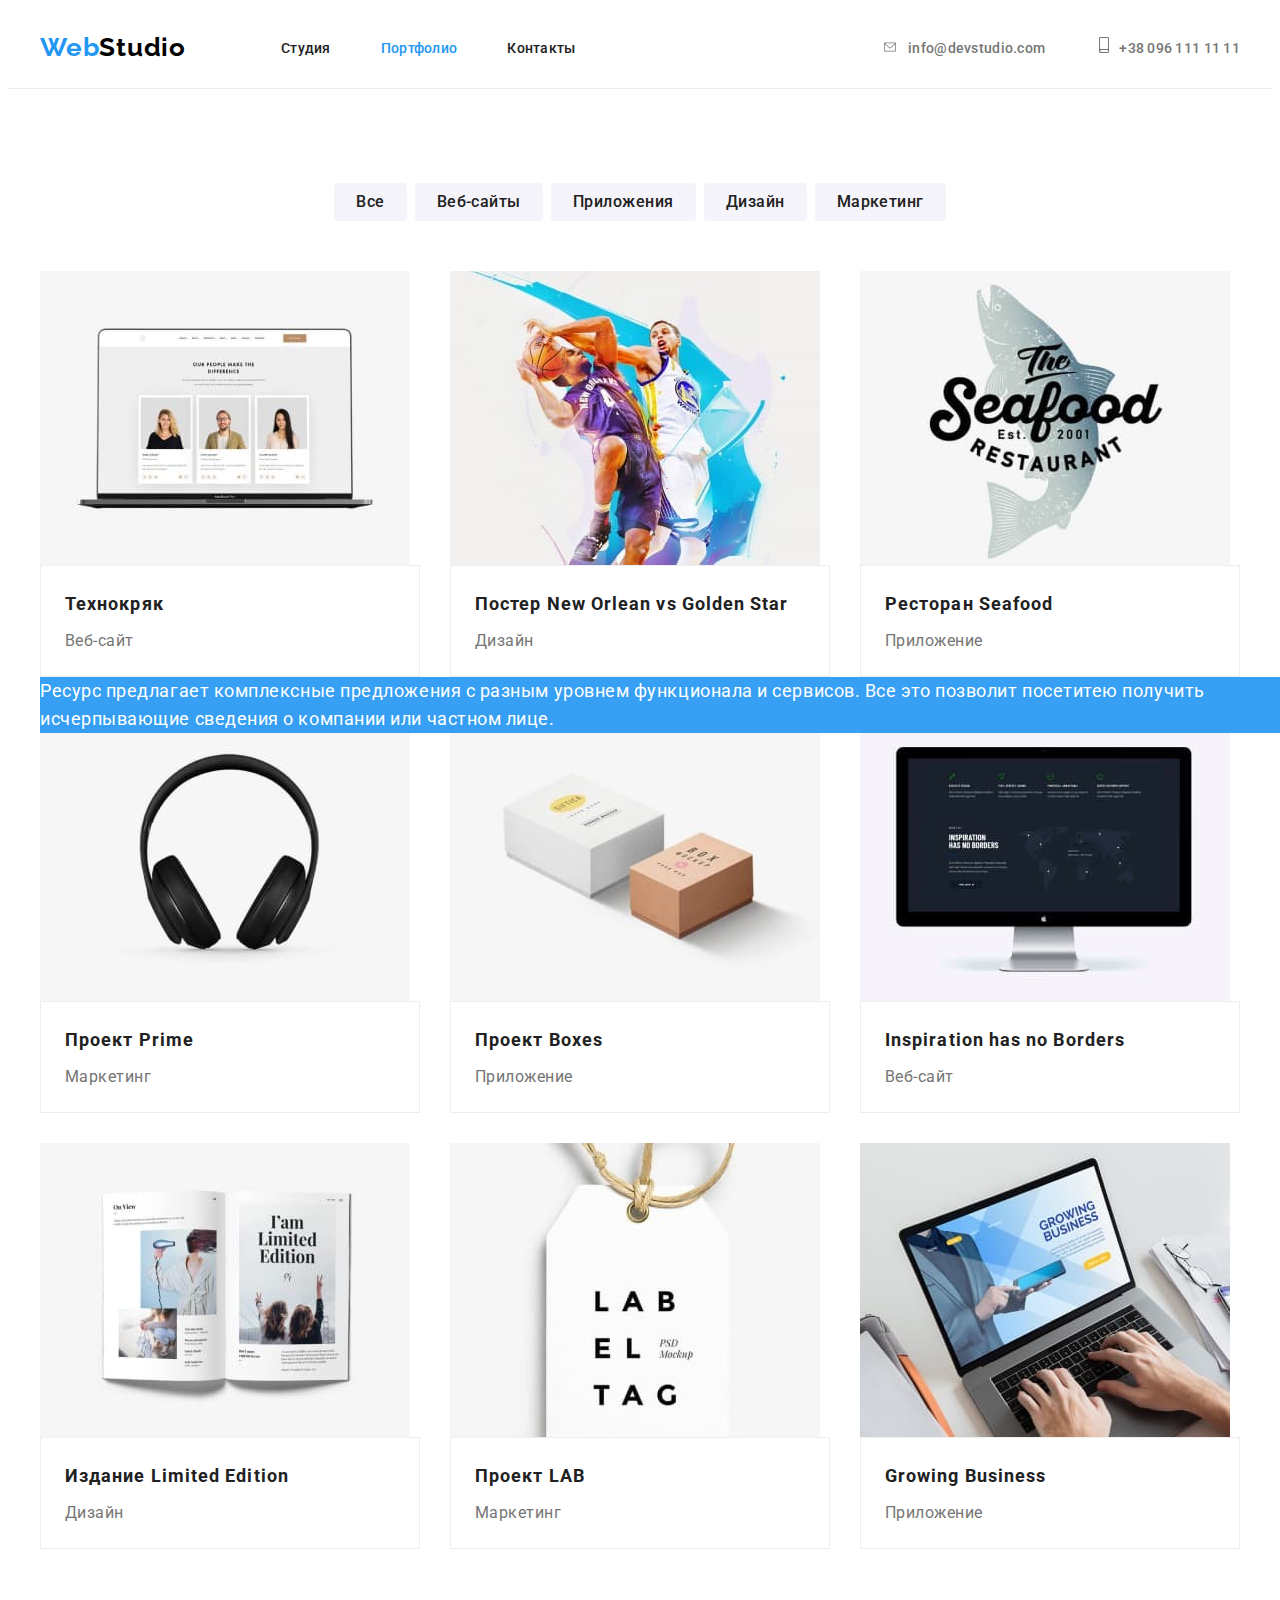
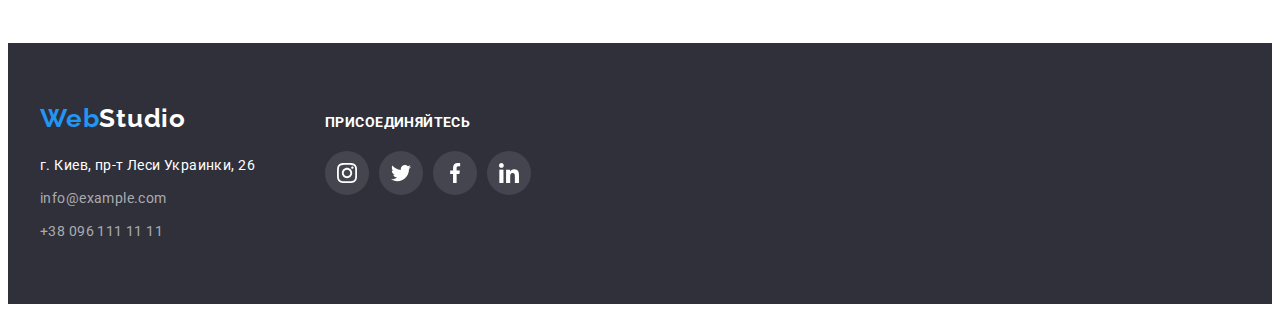
==== portfolio.html @ 9a856e42 "add" ====
<!DOCTYPE html>
<html lang="ru">

<head>
    <meta charset="UTF-8">
    <meta http-equiv="X-UA-Compatible" content="IE=edge">
    <meta name="viewport" content="width=device-width, initial-scale=1.0">
    <title>Portfolio</title>
    <link rel="stylesheet" href="https://cdnjs.cloudflare.com/ajax/libs/modern-normalize/1.1.0/modern-normalize.min.css"
        integrity="sha512-wpPYUAdjBVSE4KJnH1VR1HeZfpl1ub8YT/NKx4PuQ5NmX2tKuGu6U/JRp5y+Y8XG2tV+wKQpNHVUX03MfMFn9Q=="
        crossorigin="anonymous" referrerpolicy="no-referrer" />
    <link rel="stylesheet" href="./css/styles.css">
    <link rel="preconnect" href="https://fonts.googleapis.com">
    <link rel="preconnect" href="https://fonts.gstatic.com" crossorigin>
    <link href="https://fonts.googleapis.com/css2?family=Raleway:wght@700&family=Roboto:wght@400;500;700;900&display=swap"
    rel="stylesheet">
</head>
<body>
    <header class="header">
        <div class="container">
            <a class="header-logo" href="" lang="en"><span class="logo-firstpart">Web</span><span
                    class="logo-secondpart">Studio</span></a>
            <nav>
                <ul class="site-nav markerout">
                    <li class="item"><a class="header-link " href="index.html">Студия</a></li>
                    <li class="item"><a class="header-link current" href="portfolio.html">Портфолио</a></li>
                    <li class="item"><a class="header-link" href="">Контакты</a></li>
                </ul>
            </nav>
            <div class="contacts">
                <a class="header-mail" href="mailto:info@devstudio.com"><svg class="contacts-icon" width="16" height="12">
                        <use href="./images/symbol-defs.svg#icon-envelope">
    
                        </use>
                    </svg>info@devstudio.com</a>
                <a class="header-tel" href="tel:+380961111111"><svg class="contacts-icon" width="10" height="16">
                        <use href="./images/symbol-defs.svg#icon-smartphone"></use>
                    </svg>+38 096 111 11 11</a>
            </div>
        </div>
    </header>
    <main>
         <section class="section">
         <div class="container">
            <ul class="examples-btn markerout">
                <li class="li-btn"><button class="button" type="button">Все</button></li>
                <li class="li-btn"><button class="button" type="button">Веб-сайты</button></li>
                <li class="li-btn"><button class="button" type="button">Приложения</button></li>
                <li class="li-btn"><button class="button" type="button">Дизайн</button></li>
                <li class="li-btn"><button class="button" type="button">Маркетинг</button></li>
            </ul>
            <ul class="examples-images markerout">
                <li class="cards">
                    <img class="img" src="./images/picture1.jpg" alt="Технокряк" width="370"> 
                       <div class="card"> 
                        <h3 class="examples-title">Технокряк</h3>
                        <p class="examples-text">Веб-сайт</p>
                        </div>
                        <p class="examples-info-text">Ресурс предлагает комплексные предложения с разным уровнем функционала и сервисов. Все это
                            позволит посетитею получить
                            исчерпывающие сведения о компании или частном лице.</p>
                </li>
                <li class="cards">
                    <img class="img" src="./images/picture2.jpg" alt="New Orlean" width="370">
                        <div class="card">
                        <h3 class="examples-title">Постер New Orlean vs Golden Star</h3>
                        <p class="examples-text">Дизайн</p>
                        </div>
                </li>
                <li class="cards">
                    <img class="img" src="./images/picture3.jpg" alt="Seafood" width="370">
                        <div class="card">
                        <h3 class="examples-title">Ресторан Seafood</h3>
                        <p class="examples-text">Приложение</p>
                        </div>
                </li>
                <li class="cards">
                    <img class="img" src="./images/picture4.jpg" alt="Prime" width="370">
                        <div class="card">
                        <h3 class="examples-title">Проект Prime</h3>
                        <p class="examples-text">Маркетинг</p>
                        </div>
                </li>
                <li class="cards">
                    <img class="img" src="./images/picture5.jpg" alt="Boxes" width="370">
                        <div class="card">
                        <h3 class="examples-title">Проект Boxes</h3>
                        <p class="examples-text">Приложение</p>
                        </div>
                </li>
                <li class="cards">
                    <img class="img" src="./images/picture6.jpg" alt="Inspiration has no Borders" width="370">
                        <div class="card">
                        <h3 class="examples-title">Inspiration has no Borders</h3>
                        <p class="examples-text">Веб-сайт</p>
                        </div>
                </li>
                <li class="cards">
                    <img class="img" src="./images/picture7.jpg" alt="Издание Limited Edition" width="370">
                        <div class="card">
                        <h3 class="examples-title">Издание Limited Edition</h3>
                        <p class="examples-text">Дизайн</p>
                        </div>
                </li>
                <li class="cards">
                    <img class="img" src="./images/picture8.jpg" alt="Проект LAB" width="370">
                        <div class="card">
                        <h3 class="examples-title">Проект LAB</h3>
                        <p class="examples-text">Маркетинг</p>
                        </div>
                </li>
                <li class="cards">
                    <img class="img" src="./images/picture9.jpg" alt="Growing Business" width="370">
                        <div class="card">
                        <h3 class="examples-title">Growing Business</h3>
                        <p class="examples-text">Приложение</p>   
                        </div>
                </li>
            </ul>
        </div>   
        </section>
      
    </main>
    <footer class="footer">
        <div class="footer-main container">
            <div class="footer-contacts">
                <a class="footer-logo" href="" lang="en"><span class="logo-firstpart">Web</span><span
                        class="footer-logo-secondpart">Studio</span></a>
                <div class="adress">
                    <address class="footer-address">г. Киев, пр-т Леси Украинки, 26</address>
                    <a class="footer-mail" href="mailto:info@example.com">info@example.com</a>
                    <a class="footer-tel" href="tel:+380961111111">+38 096 111 11 11</a>
                </div>
            </div>
            <div class="footer-joinus">
                <h3 class="footer-title">Присоединяйтесь</h3>
                <ul class="footer-soc-list markerout">
                    <li class="footer-soc-item"><a href="" class="footer-soc-link">
                            <svg class="footer-soc-icon" width="20" height="20">
                                <use href="./images/symbol-defs.svg#icon-instagram"></use>
                            </svg>
                        </a></li>
                    <li class="footer-soc-item"><a href="" class="footer-soc-link">
                            <svg class="footer-soc-icon" width="20" height="20">
                                <use href="./images/symbol-defs.svg#icon-twitter"></use>
                            </svg>
                        </a></li>
                    <li class="footer-soc-item"><a href="" class="footer-soc-link">
                            <svg class="footer-soc-icon" width="20" height="20">
                                <use href="./images/symbol-defs.svg#icon-facebook"></use>
                            </svg>
                        </a></li>
                    <li class="footer-soc-item"><a href="" class="footer-soc-link">
                            <svg class="footer-soc-icon" width="20" height="20">
                                <use href="./images/symbol-defs.svg#icon-linkedin"></use>
                            </svg>
                        </a></li>
                </ul>
            </div>
        </div>
    </footer>
</body>
</html>
---- css/styles.css ----
/*цвет заголовков, ссылок 
    :title #212121;*/
    /*цвет подписей и текста text
    #757575*/
    /*цвет акцента accent: #2196F3;*/
    /*цвет фона hero : #2F303A;*/
:root {--title-color:#212121;
    --text-color:#757575;
    --accent-color:#2196F3;
    --team-backgroundcolor:#F5F4FA;
    --footer-color:#ffffff;
    --icon-color:#AFB1B8}
 
body {
    font-family: 'Roboto','Tahoma', sans-serif;
    color:var(--text-color)
}
p,
h1,
h2,
h3,
h4,
h5,
h6 {
    margin: 0;
}

ul,
ol {
    padding-left: 0;
    margin: 0;
}

/*убрать маркеры списка*/
.markerout{list-style-type:none}


.container {
    width: 1200px;
    padding-left: 15px;
    padding-right: 15px;
    margin: 0 auto;
    /* outline: 1px solid red; */
}
.visually-hidden {
    position: absolute;
    width: 1px;
    height: 1px;
    margin: -1px;
    border: 0;
    padding: 0;
    white-space: nowrap;
    clip-path: inset(100%);
    clip: rect(0 0 0 0);
    overflow: hidden;
}
.section {
    display: flex;
    flex-wrap: wrap;
    padding-top: 94px;
    padding-bottom: 94px;
}
/* .section:first-child{
    padding-bottom: 0;
} */
/*----------------------header--------------*/
.header{
    border-bottom: 1px solid #ECECEC;
    padding-top: 24px;
    padding-bottom: 25px;
}
.header .container{
    display: flex;
    align-items:center ;
}
.header-logo{
    font-family: 'Raleway';
    font-style: normal;
    font-weight: 700;
    font-size: 26px;
    line-height: 1.19;
    letter-spacing: 0.03em;
    text-decoration: none;
    margin-right: 95px;
}
.logo-firstpart{
    color: var(--accent-color);
}
.logo-secondpart{
    color:#000000;
}
.header-link{
    font-weight: 500;
    font-size: 14px;
    line-height: 1.14;
    letter-spacing: 0.02em;
    text-decoration: none;
    color: var(--title-color);
    padding-top: 8px;
    padding-bottom: 8px;
    transition-property: color;
    transition-duration: 250ms;
    transition-timing-function: cubic-bezier(0.4, 0, 0.2, 1);
}
.header-link:hover,
.header-link:focus{
    color: var(--accent-color);
}
.site-nav{
    display: flex;
}
.site-nav .item:not(:last-child){
    margin-right: 50px;
}
.site-nav .header-link.current{
    color: var(--accent-color);
}

.contacts{
    margin-left: auto;
}
.header-mail{
    font-weight: 500;
    font-size: 14px;
    line-height: 1.14;
    letter-spacing: 0.02em;
    text-decoration: none;
    color: var(--text-color);
    transition-property: color;
    transition-duration: 250ms;
    transition-timing-function: cubic-bezier(0.4, 0, 0.2, 1);
}
.header-mail:hover,
.header-mail:focus{
    color: var(--accent-color);
}
.header-tel{
    font-weight: 500;
    font-size: 14px;
    line-height: 1.14;
    letter-spacing: 0.02em;
    text-decoration: none;
    color: var(--text-color);
    margin-left: 50px;
    transition-property: color;
    transition-duration: 250ms;
    transition-timing-function: cubic-bezier(0.4, 0, 0.2, 1);
}
.header-tel:hover,
.header-tel:focus {
    color: var(--accent-color);
}
.contacts-icon{
    fill:currentColor;
    margin-right: 10px;
}
/*-------------------hero---------------------*/
.hero{
    background-image: linear-gradient(rgba(47, 48, 58, 0.4), rgba(47, 48, 58, 0.4)), url(../images/hero.jpg);
    max-width: 1600px;
    background-repeat: no-repeat;
    background-size: contain;
    background-position: center;
    display:flex;
    flex-direction: column;
    /* justify-content: center; */
    align-content:center;
    padding-top: 200px;
    padding-bottom: 200px;
    background-color: #2F303A;
    margin-left: auto;
    margin-right: auto;
   }
.hero-title{
    color: #fff;
    font-weight: 900;
    font-size: 44px;
    line-height: 1.36;
    text-align: center;
    letter-spacing: 0.06em;
    text-transform: uppercase;
    margin-bottom: 30px;
}
.hero-btn{
    display: block;
    margin: auto;
    font-family: inherit;
    font-style: normal;
    font-weight: 700;
    font-size: 16px;
    line-height: 1.88;
    letter-spacing: 0.06em;
    background-color: var(--accent-color);
    color: #ffffff;
    cursor: pointer;
    width: 200px;
    height: 50px;
    transition-property: color, background-color;
    transition-duration: 250ms,250ms;
    transition-timing-function: cubic-bezier(0.4, 0, 0.2, 1), cubic-bezier(0.4, 0, 0.2, 1);
}

.hero-btn:hover,
.hero-btn:focus {
    color: #fff;
    background-color: #188CE8;}

/*-----------------------features-------------------*/
.features{
    display: flex;
}
.section-features{
    display: flex;
    flex-wrap: wrap;
    padding-top: 94px;
    padding-bottom: 0;
    justify-content: center;
}
.features-list{
    display: block;
    width: 270px;
}
.features .features-list:not(:last-child){
    margin-right: 30px;
}
.features-picture{
    display: flex;
    width: 270px;
    height: 120px;
    background-color: #F5F4FA;
    margin-bottom: 30px;
    justify-content: center;
    align-items: center;
}

.features-title{
    font-weight: 700;
    font-size: 14px;
    line-height: 1.14;
    letter-spacing: 0.03em;
    text-transform: uppercase;
    color: var(--title-color);
    margin-bottom: 10px;
    
}
.feature-text{
    font-size: 14px;
    line-height: 1.71;
    letter-spacing: 0.03em;
}
.features-icon{
    color: var(--icon-color);
}
/*----------------------job-------------------------------*/

.job-list{
    display: flex;
   
   }
.job-title{
    font-size: 36px;
    line-height: 1.17;
    letter-spacing: 0.03em;
    text-align: center;
    color:var(--title-color);
    margin-bottom: 50px;
}
.job-list .job-item:not(:last-child){
    margin-right: 30px;

}
.job-list .img{
    display: block;
    max-width: 100%;
    height: auto;
}
.job-item{
    position: relative;
}
.job-item-title{
    display: flex;
    font-weight: 700;
    font-size: 14px;
    line-height: 1.14;
    text-align: center;
    letter-spacing: 0.03em;
    text-transform: uppercase;
    color: #FFFFFF;
    width: 370px;
    height: 70px;
    justify-content: center;
    align-items: center;
    background-color: rgba(47, 48, 58, 0.8);
    position: absolute;
    right: 0;
    bottom: 0;
    
}
/*--------------------team-------------------------------*/
.team{
    background-color: var(--team-backgroundcolor);
}
.team-list{
    display: flex;
}
.team-item{
    width: 270px;
    background-color: var(--footer-color);
    box-shadow: 0px 1px 3px rgba(0, 0, 0, 0.12),
    0px 1px 1px rgba(0, 0, 0, 0.14),
    0px 2px 1px rgba(0, 0, 0, 0.2);
    border-radius: 0px 0px 4px 4px;
    padding-bottom: 30px;
}
.team-list .team-item:not(:last-child){
    margin-right: 30px;
}
.team-title{
    font-size: 36px;
    line-height: 1.17;
    letter-spacing: 0.03em;
    text-align: center;
    color:var(--title-color);
    margin-bottom: 50px;

}
.team .img{
    display: block;
    max-width: 100%;
    height: auto;
    margin-bottom: 30px;
}
.team-img-title{
    font-weight: 500;
    font-size: 16px;
    line-height: 1.19;
    text-align: center;
    letter-spacing: 0.03em;
    color:var(--title-color);
    margin-bottom: 10px;

}
.team-img-text{
    font-size: 16px;
    line-height: 1.19;
    text-align: center;
    letter-spacing: 0.03em;
 }
.team-soc-list{
    display: flex;
    justify-content: center;
    margin-top: 16px;
}

.team-soc-item:not(:last-child){
    margin-right: 10px;
}
.team-soc-link{
    width: 44px;
    height: 44px;
    background-color: #ffffff;
    border-radius: 50%;
    display: flex;
    justify-content: center;
    align-items: center;
    color:var(--icon-color);
    transition-property: background-color, color;
    transition-duration: 250ms, 250ms;
    transition-timing-function: cubic-bezier(0.4, 0, 0.2, 1), cubic-bezier(0.4, 0, 0.2, 1);
}
.team-soc-link:hover,
.team-soc-link:focus {
    background-color: var(--accent-color);
    color:#ffffff;
}

.team-soc-icon{
    fill: currentColor;
}
/* ------------------------clients------------------------------ */
.clients-title{
    font-size: 36px;
    line-height: 1.17;
    letter-spacing: 0.03em;
    text-align: center;
    color:var(--title-color);
    margin-bottom: 50px;
}
.clients-list{
    display: flex;
    margin-left: auto;
    margin-right: auto;
}
.clients-item{
    display: block;
    width: 170px;
    height: 92px;
    border-radius: 4px;
    border: 1px solid #AFB1B8;
    transition-property: border;
    transition-duration: 250ms;
    transition-timing-function: cubic-bezier(0.4, 0, 0.2, 1);
}
.clients-item:not(:last-child){
    margin-right: 30px;
}
.clients-link{
    display: flex;
    justify-content: center;
    align-items: center;
    width: 100%;
    height: 100%;
    color: var(--icon-color);
    transition-property: color;
    transition-duration: 250ms;
    transition-timing-function: cubic-bezier(0.4, 0, 0.2, 1);

}
.clients-link:hover,
.clients-link:focus{
   color: var(--accent-color);
}

.clients-icon{
    fill: currentColor;
}
.clients-item:hover{
    border: 1px solid var(--accent-color);
}

/*-------------------------footer------------------------------*/
.footer{
    
    background-color: #2F303A;
    padding-top: 60px;
    padding-bottom: 60px;
}
.footer-main{
    display: flex;
}
.footer-contacts{
    margin-right: 70px;
}

.footer-logo{
    display: block;
    font-family: 'Raleway';
    font-style: normal;
    font-weight: 700;
    font-size: 26px;
    line-height: 1.19;
    letter-spacing: 0.03em;
    text-decoration: none;
    margin-bottom: 20px;
}

.footer-logo-secondpart{
    color: var(--footer-color);
}

.footer-address{
    font-style: normal;
    font-weight: 400;
    font-size: 14px;
    line-height: 1.71;
    letter-spacing: 0.03em;
    color: var(--footer-color);
    margin-bottom: 9px;
}
.footer-mail{
    display: block;
    font-style: normal;
    font-weight: 400;
    font-size: 14px;
    line-height: 1.71;
    letter-spacing: 0.03em;
    text-decoration: none;
    color: rgba(255, 255, 255, 0.6);
    margin-bottom: 9px;
}
.footer-tel{
    display: block;
    font-style: normal;
    font-weight: 400;
    font-size: 14px;
    line-height: 1.71;
    letter-spacing: 0.03em;
    text-decoration: none;
    color: rgba(255, 255, 255, 0.6);
    transition-property: color;
    transition-duration: 250ms;
    transition-timing-function: cubic-bezier(0.4, 0, 0.2, 1);
    }
.footer-mail:hover,
.footer-tel:hover,
.footer-mail:focus,
.footer-tel:focus{
    color: var(--accent-color);
}
.footer-joinus{
    margin-top: 12px;
}
.footer-title{
    font-weight: 700;
    font-size: 14px;
    line-height: 1.14;
    letter-spacing: 0.03em;
    text-transform: uppercase;
    color: #FFFFFF;
    }
.footer-soc-list {
    display: flex;
    justify-content: center;
    margin-top: 20px;
}

.footer-soc-item:not(last-child) {
    margin-right: 10px;
}

.footer-soc-link {
    width: 44px;
    height: 44px;
    background-color: rgba(255, 255, 255, 0.1);
    border-radius: 50%;
    display: flex;
    justify-content: center;
    align-items: center;
    color: #ffffff;
    transition-property: bacjground-color;
    transition-duration: 250ms;
    transition-timing-function: cubic-bezier(0.4, 0, 0.2, 1);
}

.footer-soc-link:hover,
.footer-soc-link:focus {
    background-color: var(--accent-color);
}

.footer-soc-icon {
    fill: currentColor;
}
/*--------------------potfolio----------------------------*/
.examples{
    background-color: var(--footer-color);
}
.examples-btn{
    display: flex;
    justify-content: center;
    margin-bottom: 50px;
}

/*кнопки портфолио*/
.button {
    display: block;
    font-family: inherit;
    font-style: normal;
    font-weight: 500;
    font-size: 16px;
    line-height: 1.62;
    text-align: center;
    letter-spacing: 0.03em;
    color: var(--title-color);
    background-color: #F5F4FA;
    cursor: pointer;
    border: none;
    border-radius: 4px;
    padding: 6px 22px 6px 22px;
    transition-property: color, background-color, box-shadow;
    transition-duration: 250ms,250ms, 250ms;
    transition-timing-function: cubic-bezier(0.4, 0, 0.2, 1), cubic-bezier(0.4, 0, 0.2, 1), cubic-bezier(0.4, 0, 0.2, 1);
    
}
.examples-btn .li-btn:not(:last-child){
    margin-right: 8px;
}
.button:hover,
.button:focus {
    color: #fff;
    background-color: var(--accent-color);
    box-shadow: 0px 3px 1px rgba(0, 0, 0, 0.1),
    0px 1px 2px rgba(0, 0, 0, 0.08),
    0px 2px 2px rgba(0, 0, 0, 0.12);
}
/* --------------------------------examples------------------------------ */
.examples-images{
    display: flex;
    flex-wrap: wrap;
    margin-left: -30px;
    margin-top: -30px;
}

.examples-images .cards{
    
      /* Задаём всем элементам маржины слева и сверху */
    margin-left: 30px;
    margin-top: 30px;
    /*  Задаём ширину элементов  */
    flex-basis: calc((100% - 90px) / 3);
    transition-property: box-shadow;
    transition-duration: 250ms;
    transition-timing-function: cubic-bezier(0.4, 0, 0.2, 1);
}
.examples-images .cards:hover{
    box-shadow: 0px 1px 1px rgba(0, 0, 0, 0.12),
    0px 4px 4px rgba(0, 0, 0, 0.06),
    1px 4px 6px rgba(0, 0, 0, 0.16);
}

.cards .img{
    display: block;
    max-width: 100%;
    height: auto;
}
.card{
    position: relative;
    border: 1px solid #EEEEEE;
    padding: 20px 24px;
}
.examples-title{
    font-weight: 700;
    font-size: 18px;
    line-height: 2;
    letter-spacing: 0.06em;
    color: var(--title-color);
    margin-bottom: 4px;
}
.examples-text{
    font-size: 16px;
    line-height: 1.88;
    letter-spacing: 0.03em;
}
.examples-info-text{
    font-weight: 400;
    font-size: 18px;
    line-height: 1.56;
    letter-spacing: 0.03em;
    color: #FFFFFF;
    background-color: rgba(33, 150, 243, 0.9);
    position: absolute;
    
}
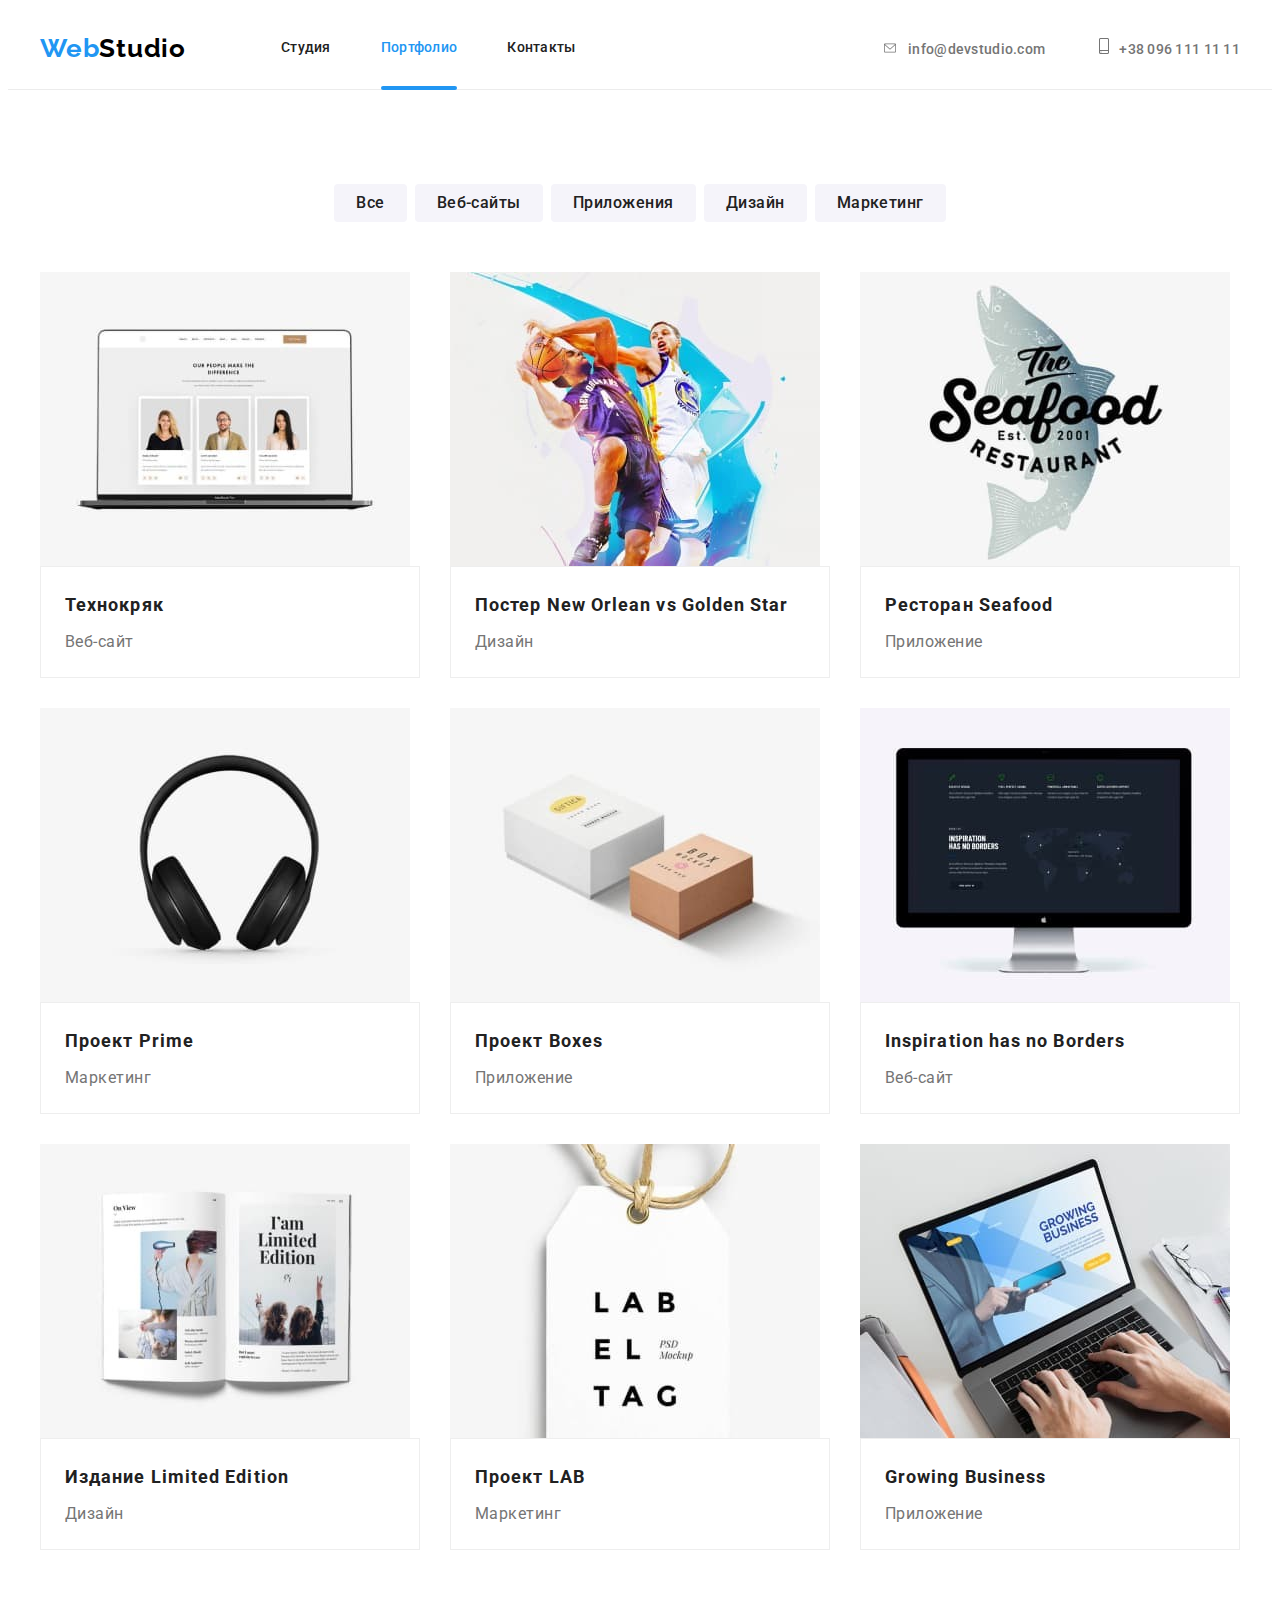
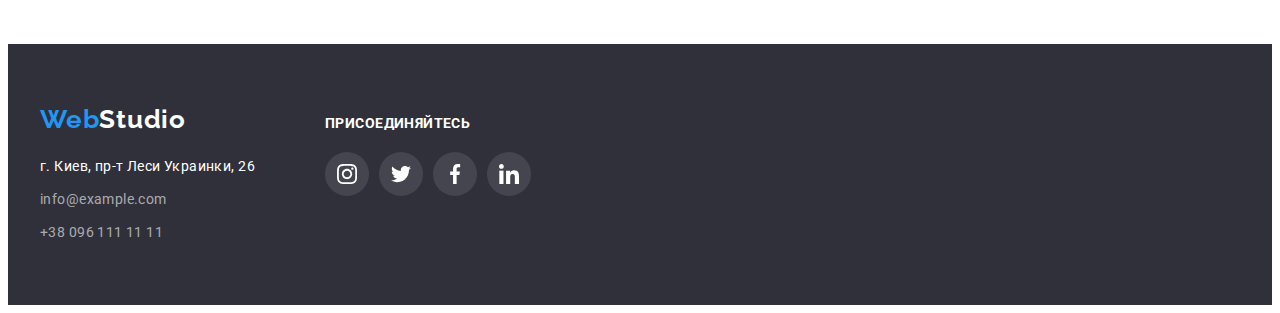
==== commit 5dfa45d1: "homework_05" ====
--- a/portfolio.html
+++ b/portfolio.html
@@ -51,66 +51,100 @@
             </ul>
             <ul class="examples-images markerout">
                 <li class="cards">
-                    <img class="img" src="./images/picture1.jpg" alt="Технокряк" width="370"> 
+                    <div class="examples-top-wrap">
+                    <img class="img" src="./images/picture1.jpg" alt="Технокряк" width="370">
+                    <p class="examples-info-text">Ресурс предлагает комплексные предложения с разным уровнем функционала и сервисов. Все это
+                            позволит посетителю получить исчерпывающие сведения о компании или частном лице.</p>
+                    </div> 
                        <div class="card"> 
                         <h3 class="examples-title">Технокряк</h3>
                         <p class="examples-text">Веб-сайт</p>
                         </div>
-                        <p class="examples-info-text">Ресурс предлагает комплексные предложения с разным уровнем функционала и сервисов. Все это
-                            позволит посетитею получить
-                            исчерпывающие сведения о компании или частном лице.</p>
+                    
                 </li>
                 <li class="cards">
+                    <div class="examples-top-wrap">
                     <img class="img" src="./images/picture2.jpg" alt="New Orlean" width="370">
+                    <p class="examples-info-text">Ресурс предлагает комплексные предложения с разным уровнем функционала и сервисов. Все это
+                        позволит посетителю получить исчерпывающие сведения о компании или частном лице.</p>
+                    </div>
                         <div class="card">
                         <h3 class="examples-title">Постер New Orlean vs Golden Star</h3>
                         <p class="examples-text">Дизайн</p>
                         </div>
                 </li>
                 <li class="cards">
+                    <div class="examples-top-wrap">
                     <img class="img" src="./images/picture3.jpg" alt="Seafood" width="370">
+                    <p class="examples-info-text">Ресурс предлагает комплексные предложения с разным уровнем функционала и сервисов. Все это
+                        позволит посетителю получить исчерпывающие сведения о компании или частном лице.</p>
+                    </div>
                         <div class="card">
                         <h3 class="examples-title">Ресторан Seafood</h3>
                         <p class="examples-text">Приложение</p>
                         </div>
                 </li>
                 <li class="cards">
+                    <div class="examples-top-wrap">
                     <img class="img" src="./images/picture4.jpg" alt="Prime" width="370">
+                    <p class="examples-info-text">Ресурс предлагает комплексные предложения с разным уровнем функционала и сервисов. Все это
+                        позволит посетителю получить исчерпывающие сведения о компании или частном лице.</p>
+                    </div>
                         <div class="card">
                         <h3 class="examples-title">Проект Prime</h3>
                         <p class="examples-text">Маркетинг</p>
                         </div>
                 </li>
                 <li class="cards">
+                    <div class="examples-top-wrap">
                     <img class="img" src="./images/picture5.jpg" alt="Boxes" width="370">
+                    <p class="examples-info-text">Ресурс предлагает комплексные предложения с разным уровнем функционала и сервисов. Все это
+                        позволит посетителю получить исчерпывающие сведения о компании или частном лице.</p>
+                    </div>
                         <div class="card">
                         <h3 class="examples-title">Проект Boxes</h3>
                         <p class="examples-text">Приложение</p>
                         </div>
                 </li>
                 <li class="cards">
+                    <div class="examples-top-wrap">
                     <img class="img" src="./images/picture6.jpg" alt="Inspiration has no Borders" width="370">
+                    <p class="examples-info-text">Ресурс предлагает комплексные предложения с разным уровнем функционала и сервисов. Все это
+                        позволит посетителю получить исчерпывающие сведения о компании или частном лице.</p>
+                    </div>
                         <div class="card">
                         <h3 class="examples-title">Inspiration has no Borders</h3>
                         <p class="examples-text">Веб-сайт</p>
                         </div>
                 </li>
                 <li class="cards">
+                    <div class="examples-top-wrap">
                     <img class="img" src="./images/picture7.jpg" alt="Издание Limited Edition" width="370">
+                    <p class="examples-info-text">Ресурс предлагает комплексные предложения с разным уровнем функционала и сервисов. Все это
+                        позволит посетителю получить исчерпывающие сведения о компании или частном лице.</p>
+                    </div>
                         <div class="card">
                         <h3 class="examples-title">Издание Limited Edition</h3>
                         <p class="examples-text">Дизайн</p>
                         </div>
                 </li>
                 <li class="cards">
+                    <div class="examples-top-wrap">
                     <img class="img" src="./images/picture8.jpg" alt="Проект LAB" width="370">
+                    <p class="examples-info-text">Ресурс предлагает комплексные предложения с разным уровнем функционала и сервисов. Все это
+                        позволит посетителю получить исчерпывающие сведения о компании или частном лице.</p>
+                    </div>
                         <div class="card">
                         <h3 class="examples-title">Проект LAB</h3>
                         <p class="examples-text">Маркетинг</p>
                         </div>
                 </li>
                 <li class="cards">
+                    <div class="examples-top-wrap">
                     <img class="img" src="./images/picture9.jpg" alt="Growing Business" width="370">
+                    <p class="examples-info-text">Ресурс предлагает комплексные предложения с разным уровнем функционала и сервисов. Все это
+                        позволит посетителю получить исчерпывающие сведения о компании или частном лице.</p>
+                    </div>
                         <div class="card">
                         <h3 class="examples-title">Growing Business</h3>
                         <p class="examples-text">Приложение</p>   
--- a/css/styles.css
+++ b/css/styles.css
@@ -101,6 +101,8 @@
     transition-property: color;
     transition-duration: 250ms;
     transition-timing-function: cubic-bezier(0.4, 0, 0.2, 1);
+    position: relative;
+   display: block;
 }
 .header-link:hover,
 .header-link:focus{
@@ -114,6 +116,22 @@
 }
 .site-nav .header-link.current{
     color: var(--accent-color);
+    position: relative;
+    display: block;
+   
+}
+
+.header-link.current::after{
+    content:'' ;
+    display: block;
+    background-color: var(--accent-color);
+    border-radius: 2px;
+    height: 4px;
+    width: 100%;
+    position: absolute;
+    left: 0;
+    bottom: -26px;
+    
 }
 
 .contacts{
@@ -601,7 +619,7 @@
     transition-duration: 250ms;
     transition-timing-function: cubic-bezier(0.4, 0, 0.2, 1);
 }
-.examples-images .cards:hover{
+.cards:hover{
     box-shadow: 0px 1px 1px rgba(0, 0, 0, 0.12),
     0px 4px 4px rgba(0, 0, 0, 0.06),
     1px 4px 6px rgba(0, 0, 0, 0.16);
@@ -613,10 +631,33 @@
     height: auto;
 }
 .card{
-    position: relative;
     border: 1px solid #EEEEEE;
     padding: 20px 24px;
 }
+.examples-top-wrap{
+    position: relative;
+    overflow: hidden;
+}
+
+.cards:hover .examples-info-text{ 
+    transform: translateY(0%);
+}
+
+.examples-info-text{
+    position: absolute;
+    font-weight: 400;
+    font-size: 18px;
+    line-height: 1.56;
+    letter-spacing: 0.03em;
+    color: #FFFFFF;
+    background: rgba(33, 150, 243, 0.9);
+    padding: 63px 24px 63px 24px;
+    top: 0;
+    transform: translateY(100%);
+    transition: transform 250ms cubic-bezier(0.4, 0, 0.2, 1);
+    overflow: auto;
+}
+
 .examples-title{
     font-weight: 700;
     font-size: 18px;
@@ -630,13 +671,42 @@
     line-height: 1.88;
     letter-spacing: 0.03em;
 }
-.examples-info-text{
-    font-weight: 400;
-    font-size: 18px;
-    line-height: 1.56;
-    letter-spacing: 0.03em;
-    color: #FFFFFF;
-    background-color: rgba(33, 150, 243, 0.9);
+.backdrop{
+    width: 100%;
+    height: 100%;
+    position: fixed;
+    top:0;
+    background-color: rgba(0, 0, 0, 0.2);
+    transition-property: opacity, visibility;
+    transition-duration: 500ms, 500ms;
+}
+.modal{
+    width: 528px;
+    height: 581px;
+    background-color: #fff;
     position: absolute;
-    
+    top:50%;
+    left:50%;
+    transition: transform 1000ms;
+    transform: translate(-50%, -50%) scale(1) rotate(0);
+}
+.modal-close-btn{
+    width: 30px;
+    height: 30px;
+    border-radius: 50%;
+    border: 1px solid rgba(0, 0, 0, 0.1);
+    background-color: #ffffff;
+    position: absolute;
+    top:8px;
+    right:8px;
+}
+.is-hidden{
+    opacity: 0;
+    pointer-events: none;
+    visibility: hidden;
+}
+.backdrop.is-hidden .modal {
+    /* top: 0%;
+    left:0%; */
+    transform: translate(-50%, -50%) scale(0.2) rotate(360deg)
 }